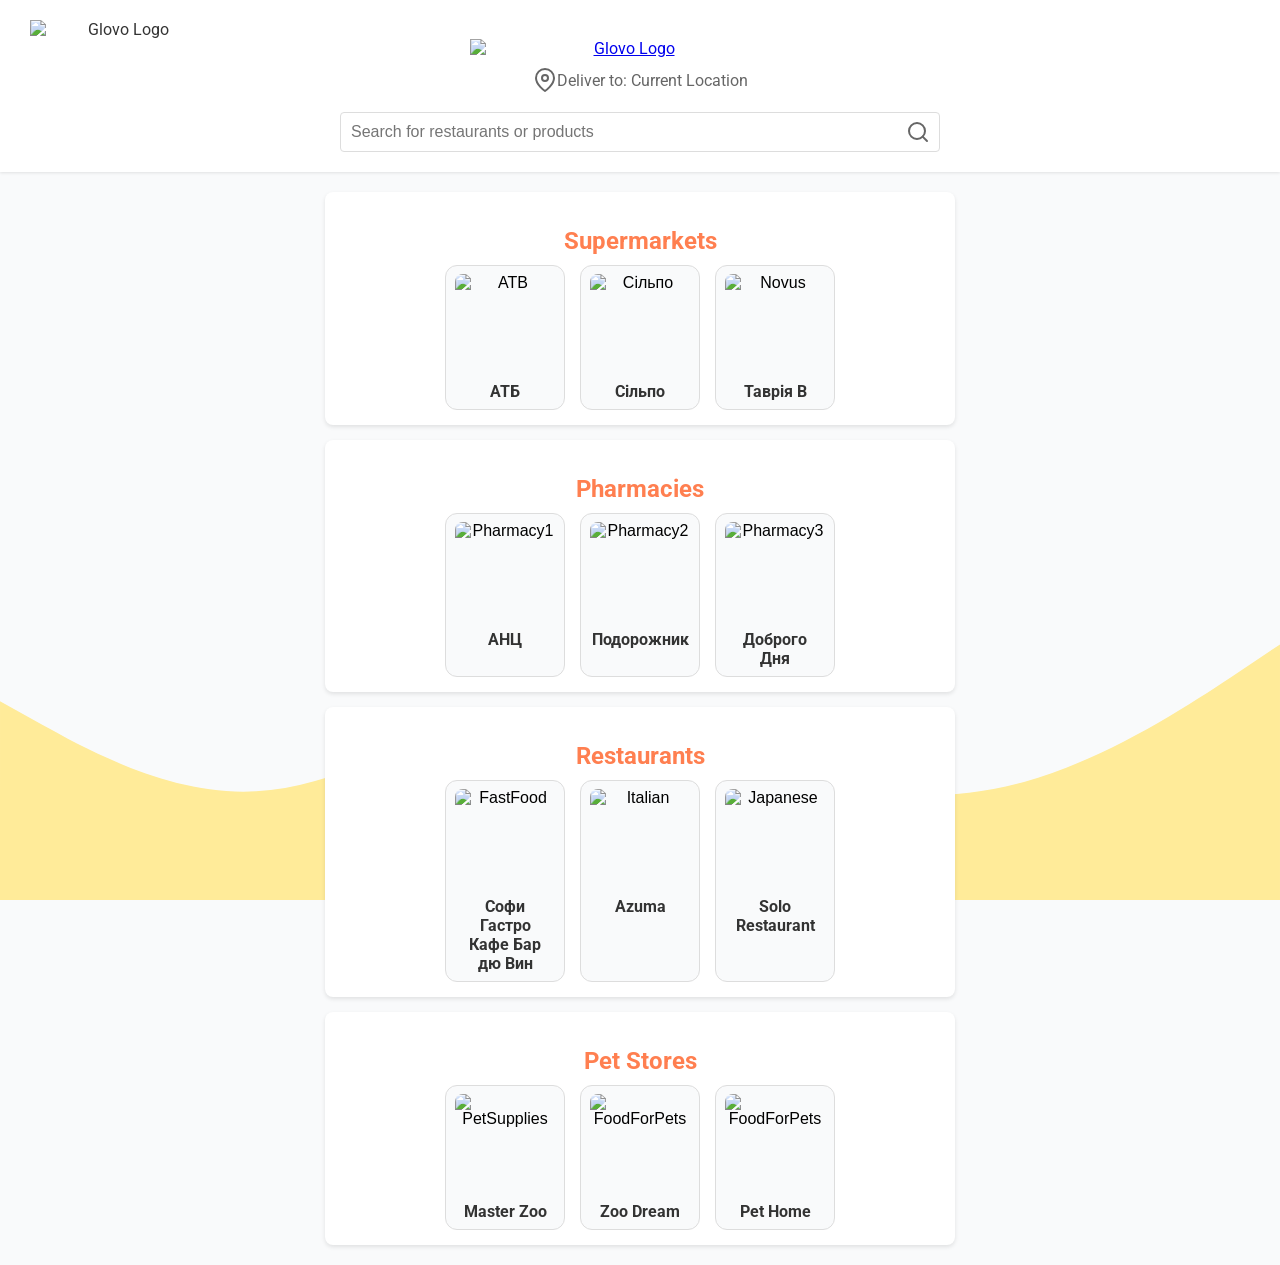
==== src/main/html/index.html @ 17540b2f "." ====
<!DOCTYPE html>
<html lang="en">
<head>
    <meta charset="UTF-8">
    <meta name="viewport" content="width=device-width, initial-scale=1.0">
    <title>Glovo Delivery</title>
    <link rel="stylesheet" href="/src/main/css/style.css">
</head>
<body>
<header>
    <a href="https://www.youtube.com/" class="logo">
        <img src="https://upload.wikimedia.org/wikipedia/commons/c/c6/Glovo_logo.png" alt="Glovo Logo" class="logo-img">
    </a>
    <div class="container">
        <a href="https://www.youtube.com/" class="logoMain">
            <img src="https://cdn.prod.website-files.com/62b0e6308cc691625470b227/63dbfaf5f7460cf959c91af3_kBAkJr8acrbgltvsXSXlzdm9mluY2PZiZDalcsz0au0.png" alt="Glovo Logo" class="logo-img">
        </a>
        <div class="location">
            <svg xmlns="http://www.w3.org/2000/svg" width="24" height="24" viewBox="0 0 24 24" fill="none" stroke="currentColor" stroke-width="2" stroke-linecap="round" stroke-linejoin="round"><path d="M21 10c0 7-9 13-9 13s-9-6-9-13a9 9 0 0 1 18 0z"></path><circle cx="12" cy="10" r="3"></circle></svg>
            <span>Deliver to: Current Location</span>
        </div>
        <div class="search-bar">
            <input type="text" id="search-input" placeholder="Search for restaurants or products">
            <svg class="search-icon" xmlns="http://www.w3.org/2000/svg" width="24" height="24" viewBox="0 0 24 24" fill="none" stroke="currentColor" stroke-width="2" stroke-linecap="round" stroke-linejoin="round"><circle cx="11" cy="11" r="8"></circle><line x1="21" y1="21" x2="16.65" y2="16.65"></line></svg>
        </div>
    </div>
</header>

<main class="container">
    <div class="categories-container">

        <!-- Супермаркеты -->
        <div class="category-group" data-category="Supermarkets">
            <h2>Supermarkets</h2>

            <div class="subcategories">

                <button class="subcategory-btn" data-subcategory="ATB">
                    <img src="https://encrypted-tbn0.gstatic.com/images?q=tbn:ANd9GcR9SPN_bgNS9D3XQCWf3qJlh6ELKPN7gICyjA&s" alt="ATB">
                    <span>ATБ</span>
                </button>
                <button class="subcategory-btn" data-subcategory="Silpo">
                    <img src="https://tickikids.ams3.cdn.digitaloceanspaces.com/z1.cache/gallery/organizations/6644/image_5d5106484e8208.15638414.jpg" alt="Сільпо">
                    <span>Сільпо</span>
                </button>
                <button class="subcategory-btn" data-subcategory="Novus">
                    <img src="https://encrypted-tbn0.gstatic.com/images?q=tbn:ANd9GcTOv6Is9rNdPbQp8xkrUIgvpIJJsztE5-_FeQ&s" alt="Novus">
                    <span>Таврія В</span>
                </button>
            </div>
        </div>

        <!-- Аптеки -->
        <div class="category-group" data-category="Pharmacies">
            <h2>Pharmacies</h2>
            <div class="subcategories">
                <button class="subcategory-btn" data-subcategory="Pharmacy1">
                    <img src="https://media.licdn.com/dms/image/v2/C560BAQGD8aqnqmQIpQ/company-logo_100_100/company-logo_100_100/0/1631416251929?e=2147483647&v=beta&t=S0mGta8Z6e-9N96xLQdpDkYFu51UbNduV4eitwICvs0" alt="Pharmacy1">
                    <span>АНЦ</span>
                </button>
                <button class="subcategory-btn" data-subcategory="Pharmacy2">
                    <img src="https://encrypted-tbn0.gstatic.com/images?q=tbn:ANd9GcRxu2JIjhUfN4Mohsjcke2ISBrRnevAT0XhIA&s" alt="Pharmacy2">
                    <span>Подорожник</span>
                </button>
                <button class="subcategory-btn" data-subcategory="Pharmacy3">
                    <img src="https://play-lh.googleusercontent.com/WSat8GCAx77X_a2eMS8_-oSGJMa3b4qLsbdl9s0TQJM66tgYt21MGYuQ5Y7lZBTm6XFm" alt="Pharmacy3">
                    <span>Доброго Дня</span>
                </button>
            </div>
        </div>

        <!-- Рестораны -->
        <div class="category-group" data-category="Restaurants">
            <h2>Restaurants</h2>
            <div class="subcategories">
                <button class="subcategory-btn" data-subcategory="FastFood">
                    <img src="https://encrypted-tbn0.gstatic.com/images?q=tbn:ANd9GcRT1iiavJcgFKX04pbbgTphVOvjHkJNkJLQc48Bj04iQsxYk4zVypyhqtNg9Bo9i-LQQIY&usqp=CAU" alt="FastFood">
                    <span>Софи Гастро Кафе Бар дю Вин</span>
                </button>
                <button class="subcategory-btn" data-subcategory="Italian">
                    <img src="https://encrypted-tbn0.gstatic.com/images?q=tbn:ANd9GcRyQuSLt_u3NZIufH2PbroYoFSuc3_l9-wAuA&s" alt="Italian">
                    <span>Azuma</span>
                </button>
                <button class="subcategory-btn" data-subcategory="Japanese">
                    <img src="https://dyj6gt4964deb.cloudfront.net/images/9a2e7d9f-f4e6-4ba7-bf0b-0d7d67e66565.jpeg" alt="Japanese">
                    <span>Solo Restaurant</span>
                </button>
            </div>
        </div>

        <!-- Зоомагазины -->
        <div class="category-group" data-category="PetStores">
            <h2>Pet Stores</h2>
            <div class="subcategories">
                <button class="subcategory-btn" data-subcategory="PetSupplies">
                    <img src="https://app.lovesalesua.com/ua_icons_web/masterzoo.png" alt="PetSupplies">
                    <span>Master Zoo</span>
                </button>
                <button class="subcategory-btn" data-subcategory="FoodForPets">
                    <img src="https://encrypted-tbn0.gstatic.com/images?q=tbn:ANd9GcQXM5At5XKVTYFcRV69MLcl3shzyt53E1K9VQ&s" alt="FoodForPets">
                    <span>Zoo Dream</span>
                </button>
                <button class="subcategory-btn" data-subcategory="FoodForPets">
                    <img src="https://encrypted-tbn0.gstatic.com/images?q=tbn:ANd9GcTE_i5a4iITSIlJyopIPfWzRCaBfSGviq9CLw&s" alt="FoodForPets">
                    <span>Pet Home</span>
                </button>
            </div>
        </div>
        <svg class="wave" xmlns="http://www.w3.org/2000/svg" viewBox="0 0 1440 320">
            <path fill="#ffeb99" fill-opacity="1" d="M0,96L48,122.7C96,149,192,203,288,197.3C384,192,480,128,576,117.3C672,107,768,149,864,176C960,203,1056,213,1152,186.7C1248,160,1344,96,1392,64L1440,32L1440,320L1392,320C1344,320,1248,320,1152,320C1056,320,960,320,864,320C768,320,672,320,576,320C480,320,384,320,288,320C192,320,96,320,48,320L0,320Z"></path>
        </svg>





</main>
<div id="menu-modal" class="modal">
    <div class="modal-content">
        <span class="close-btn">&times;</span>
        <h2 id="menu-title">Menu</h2>
        <div id="menu-items"></div>
    </div>
</div>

<script src="/src/main/js/script.js"></script>
</body>
</html>
---- src/main/css/style.css ----
@import url('https://fonts.googleapis.com/css2?family=Roboto:wght@700&display=swap');
/* Основные цвета и переменные */
:root {
    --primary: #ff7f50;
    --primary-hover: #ff6347;
    --background: #f9fafb;
    --card-background: #ffffff;
    --text: #333333;
    --text-light: #666666;
    --modal-background: rgba(0, 0, 0, 0.5);
}


body {
    font-family: "Segoe UI", Roboto, Arial, sans-serif;
    margin: 0;
    padding: 0;
    background-color: var(--background);
    color: var(--text);
        overflow-x: hidden; /* Убирает прокрутку по горизонтали */
}
.wave-container {
    position: relative;
    overflow: hidden;
    background-color: #ffeb99; /* цвет фона */
}

.content {
    padding: 50px; /* отступы для контента, можно настроить */
}

.wave {
    position: absolute;
    bottom: 0;
    width: 100%;
    height: auto;
    z-index: -1; /* Помещает волну за контентом */
}


.container {
    max-width: 1200px;
    margin: 0 auto;
    padding: 0 20px;
}

header {
    background-color: var(--card-background);
    box-shadow: 0 1px 3px rgba(0, 0, 0, 0.1);
    padding: 20px 0;
    text-align: center;
}
header .logoMain {
   display: flex;
   align-items: center;
   margin-left: 400px !important;
   width: 350px; /* Adjust as needed */
   height: auto;
}

header .logoMain .logo-img {
   width: 100%;
   height: auto;
}

/* Стили для логотипа */
.logo {
    display: flex;
    align-items: center;
    text-decoration: none;
    color: inherit;
}

.logo-img {
    width: 180px; /* Измените размер по необходимости */
    height: auto;
     padding-left: 30px;
    margin-right: 8px; /* Отступ между изображением и текстом */
}

.logo-text {
    font-size: 1.5rem; /* Размер текста для Glovo */
    font-weight: bold;
}


h1 {
    margin: 0;
    font-size: 2rem;
    color: var(--primary);
}

.location {
    display: flex;
    align-items: center;
    justify-content: center;
    margin-top: 10px;
    color: var(--text-light);
}
.search-bar {
    position: relative;
    max-width: 600px;
    margin-left: auto;
    margin-right: auto;
    display: flex;
    align-items: center;
}

.search-icon, .cart-icon {
    position: relative;
    margin-left: 10px;
    color: var(--text-light);
    cursor: pointer;
}

.search-icon {
    position: absolute;
    right: 40px; /* Позиция относительно конца поля ввода */
    top: 50%;
    transform: translateY(-50%);
}

.cart-icon {
    position: absolute;
    right: 40px; /* Позиция корзины справа */
    top: 50%;
    transform: translateY(-50%);
}


.search-bar {
    margin-top: 20px;
    position: relative;
    max-width: 600px;
    margin-left: auto;
    margin-right: auto;
}

.search-bar input {
    width: 100%;
    padding: 10px 40px 10px 10px;
    border: 1px solid #ddd;
    border-radius: 4px;
    font-size: 1rem;
}

.search-icon {
    position: absolute;
    right: 10px;
    top: 50%;
    transform: translateY(-50%);
    color: var(--text-light);
}

.categories {
    display: flex;
    justify-content: center;
    flex-wrap: wrap;
    gap: 10px;
    margin: 20px 0;
}

.category-btn {
    background-color: var(--card-background);
    border: 1px solid #ddd;
    padding: 8px 16px;
    border-radius: 20px;
    cursor: pointer;
    transition: background-color 0.3s;
    font-size: 1rem;
}

.category-btn.active {
    background-color: var(--primary);
    color: white;
    border-color: var(--primary);
}

.restaurant-grid {
    display: grid;
    grid-template-columns: repeat(auto-fill, minmax(250px, 1fr));
    gap: 20px;
}

.restaurant-card {
    background-color: var(--card-background);
    border-radius: 8px;
    overflow: hidden;
    box-shadow: 0 2px 4px rgba(0, 0, 0, 0.1);
    transition: transform 0.3s;
}

.restaurant-card:hover {
    transform: scale(1.05);
}

.restaurant-image {
    width: 100%;
    height: 150px;
    object-fit: cover;
}

.restaurant-info {
    padding: 15px;
}

.restaurant-name {
    margin: 0 0 10px;
    font-size: 1.2rem;
    color: var(--primary);
}

.restaurant-rating {
    color: #ffc107;
    font-size: 1rem;
}

.restaurant-cuisine {
    display: inline-block;
    background-color: #e9ecef;
    padding: 4px 8px;
    border-radius: 4px;
    font-size: 0.8rem;
    margin-top: 10px;
}

.restaurant-footer {
    display: flex;
    justify-content: space-between;
    align-items: center;
    padding: 10px 15px;
    border-top: 1px solid #eee;
}

.delivery-time {
    font-size: 0.9rem;
    color: var(--text-light);
}

.order-btn {
    background-color: var(--primary);
    color: white;
    border: none;
    padding: 8px 16px;
    border-radius: 4px;
    cursor: pointer;
    transition: background-color 0.3s;
    font-size: 0.9rem;
}

.order-btn:hover {
    background-color: var(--primary-hover);
}

/* Стили для модального окна */
.modal {
    display: none; /* Скрыто по умолчанию */
    position: fixed;
    z-index: 1000;
    left: 0;
    top: 0;
    width: 100%;
    height: 100%;
    background: var(--modal-background);
    align-items: center; /* Вертикальное центрирование */
    justify-content: center; /* Горизонтальное центрирование */
}


.modal-content {
    background-color: var(--card-background);
    width: 80%;
    max-width: 600px;
    padding: 20px;
    border-radius: 8px;
    position: absolute;
    top: 50%; /* Центрирование по вертикали */
    left: 50%; /* Центрирование по горизонтали */
    transform: translate(-50%, -50%); /* Смещение для центрирования */
    box-shadow: 0 4px 8px rgba(0, 0, 0, 0.2);
    text-align: center;
}

.close-btn {
    position: absolute;
    top: 10px;
    right: 15px;
    font-size: 1.5rem;
    cursor: pointer;
    color: var(--primary);
}

#menu-title {
    color: var(--primary);
    margin-bottom: 15px;
    text-align: center;
}

#menu-items p {
    font-size: 1rem;
    margin: 8px 0;
    padding: 8px;
    background-color: #f1f1f1;
    border-radius: 4px;
    text-align: center;
}

/* Адаптивные стили */
@media (max-width: 768px) {
    .restaurant-grid {
        grid-template-columns: 1fr;
    }

    .modal-content {
        width: 90%;
        margin: 0 5%;
    }
}

.categories-container {
    display: flex;
    flex-direction: column;
    align-items: center; /* Центрируем по горизонтали */
    gap: 15px;
    margin: 20px 0;
}

.category-group {
    background-color: var(--card-background);
    padding: 15px;
    border-radius: 8px;
    box-shadow: 0 2px 4px rgba(0, 0, 0, 0.1);
    width: 100%; /* Занимаем полную ширину контейнера */
    max-width: 600px; /* Максимальная ширина */
    text-align: center; /* Центрируем содержимое внутри */
}

.category-group h2 {
    font-size: 1.5rem;
    color: var(--primary);
    margin-bottom: 10px;
}

.subcategories {
    display: flex;
    justify-content: center;
    gap: 15px;
}

.subcategory-btn {
    background-color: var(--background);
    border: 1px solid #ddd;
    padding: 8px 16px;
    border-radius: 12px;
    cursor: pointer;
    transition: background-color 0.3s, transform 0.3s; /* Добавляем эффект наведения */
    font-size: 1rem;
    display: flex;
    flex-direction: column; /* Располагаем текст над картинкой */
    align-items: center;
    width: 120px; /* Ширина кнопки */
}

.subcategory-btn:hover {
    background-color: var(--primary-hover);
    color: white;
    transform: scale(1.05); /* Эффект увеличения при наведении */
}

.subcategory-btn img {
    width: 100px; /* Увеличиваем изображение */
    height: 100px;
    border-radius: 8px;
    object-fit: cover;
    margin-bottom: 8px; /* Отступ снизу для текста */
}

.subcategory-btn span {
    font-family: 'Roboto', sans-serif; /* Заменяем шрифт на Roboto */
    font-weight: 700; /* Делаем шрифт жирным */
    font-size: 1rem; /* Увеличиваем немного размер текста */
    color: var(--text);
    text-align: center;
}
.category-group[data-category="Supermarkets"] {
    background-image: url('https://img.freepik.com/premium-photo/realistic-blur-background-store-department-store-supermarket-grocery-store-ai-generated-image_532963-7082.jpg');
    background-size: cover;
    background-position: center;
    color: white; /* Текст станет белым для лучшей читаемости на изображении */
}

.category-group[data-category="Pharmacies"] {
    background-image: url('https://kartinki.pics/uploads/posts/2021-07/1625202445_23-kartinkin-com-p-apteka-fon-krasivie-foni-27.jpg');
    background-size: cover;
    background-position: center;
    color: white;
}

.category-group[data-category="Restaurants"] {
    background-image: url('https://png.pngtree.com/thumb_back/fw800/background/20240522/pngtree-abstract-blur-coffee-shop-or-cafe-restaurant-interior-image_15683716.jpg');
    background-size: cover;
    background-position: center;
    color: white;
}

.category-group[data-category="PetStores"] {
    background-image: url('https://media.istockphoto.com/id/831648114/ru/%D1%84%D0%BE%D1%82%D0%BE/%D1%80%D0%B0%D0%B7%D0%BC%D1%8B%D1%82%D1%8B%D0%B9-%D1%84%D0%BE%D0%BD-%D0%BE%D1%82%D0%B4%D0%B5%D0%BB%D0%B0-%D0%BA%D0%BE%D1%80%D0%BC%D0%BE%D0%B2-%D0%B4%D0%BB%D1%8F-%D0%B6%D0%B8%D0%B2%D0%BE%D1%82%D0%BD%D1%8B%D1%85-%D0%B2-%D1%81%D1%83%D0%BF%D0%B5%D1%80%D0%BC%D0%B0%D1%80%D0%BA%D0%B5%D1%82%D0%B5.jpg?s=612x612&w=0&k=20&c=nMx2Qxn0PoL8UYrbiOOimgNyrxKVH1bP6QBuRjRVxgo=');
    background-size: cover;
    background-position: center;
    color: white;
}
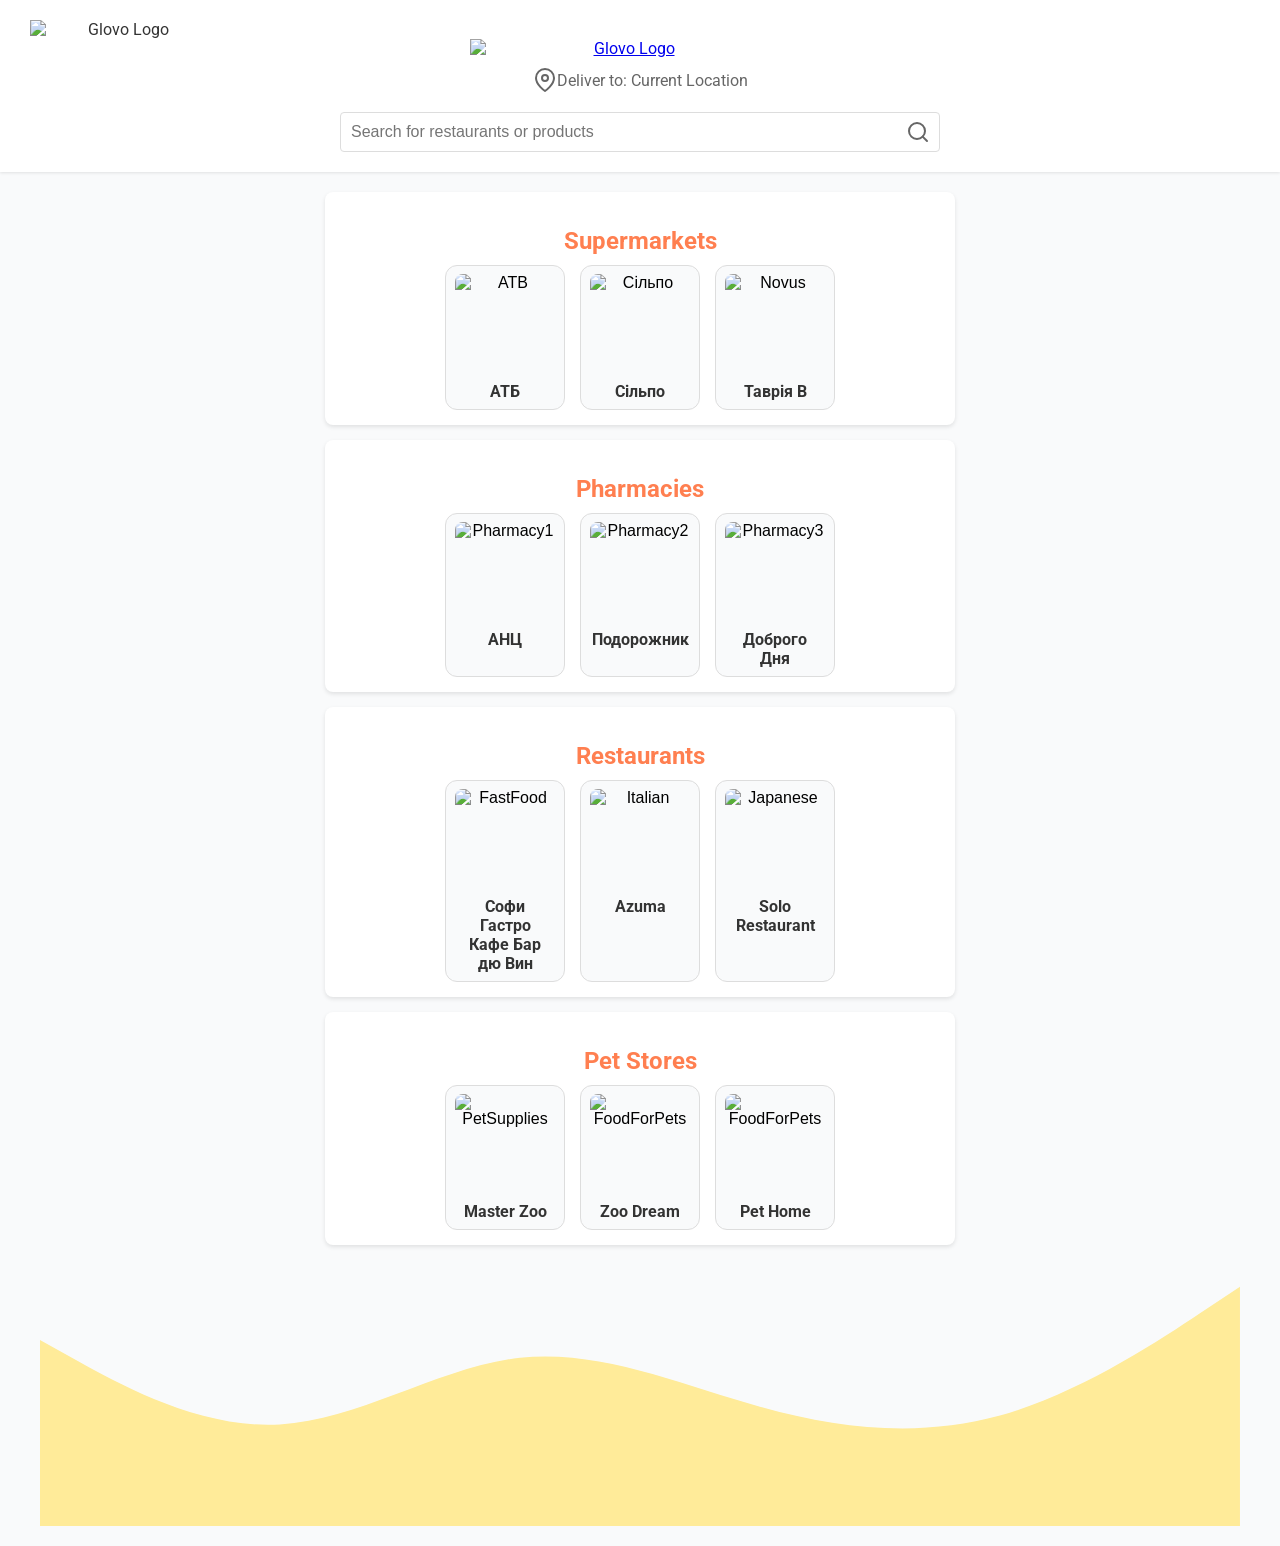
==== commit 27b9353b: "." ====
--- a/src/main/html/index.html
+++ b/src/main/html/index.html
@@ -1,4 +1,5 @@
 <!DOCTYPE html>
+
 <html lang="en">
 <head>
     <meta charset="UTF-8">
--- a/src/main/css/style.css
+++ b/src/main/css/style.css
@@ -18,25 +18,13 @@
     padding: 0;
     background-color: var(--background);
     color: var(--text);
-        overflow-x: hidden; /* Убирает прокрутку по горизонтали */
-}
-.wave-container {
-    position: relative;
-    overflow: hidden;
-    background-color: #ffeb99; /* цвет фона */
+    overflow-x: hidden; /* Убирает прокрутку по горизонтали */
 }
 
 .content {
     padding: 50px; /* отступы для контента, можно настроить */
 }
 
-.wave {
-    position: absolute;
-    bottom: 0;
-    width: 100%;
-    height: auto;
-    z-index: -1; /* Помещает волну за контентом */
-}
 
 
 .container {
